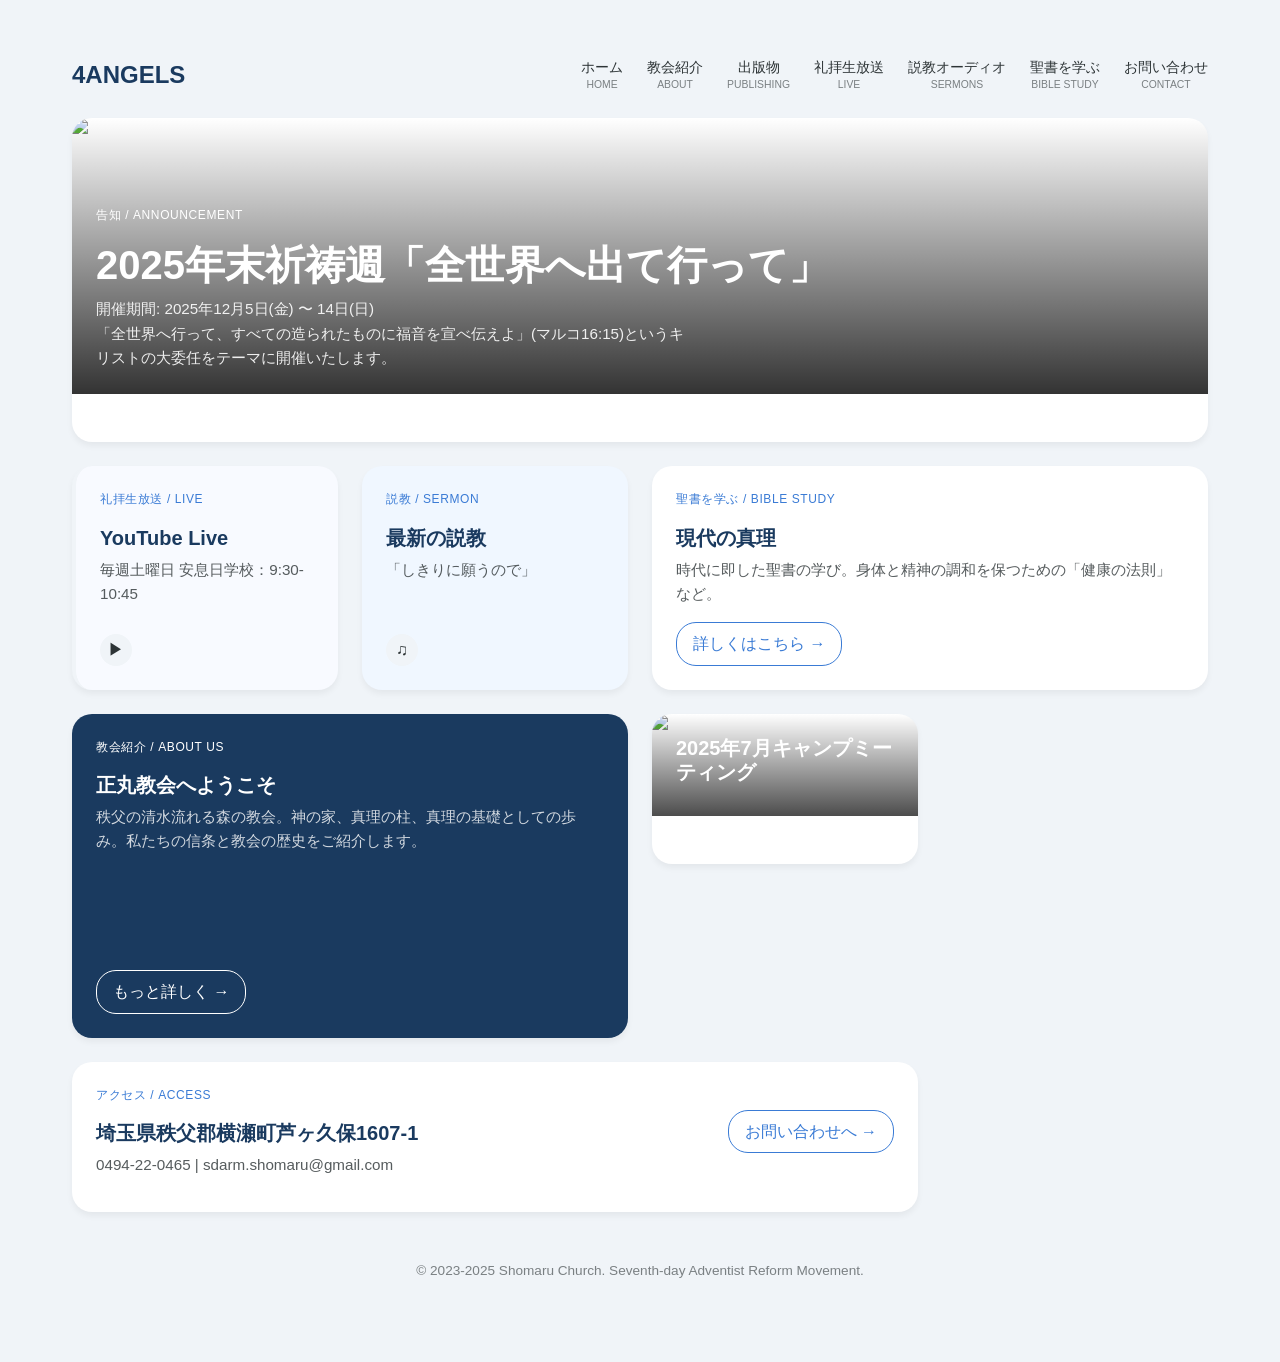
==== index.html @ 3b117889 "feat: complete site migration with 100% Bento architecture - Restructured 'Publishing' and 'About' s" ====
<!DOCTYPE html>
<html lang="ja">
<head>
    <meta charset="UTF-8">
    <meta name="viewport" content="width=device-width, initial-scale=1.0">
    <title>正丸教会 | Shomaru Church - SDARM Japan</title>
    <meta name="description" content="セブンスデー・アドベンチスト改革運動 正丸教会の公式ウェブサイト。秩父の静かな森の中にある教会です。">
    <link rel="stylesheet" href="css/base.css">
    <link rel="stylesheet" href="css/layout.css">
    <link rel="stylesheet" href="css/components.css">
    <link rel="preconnect" href="https://fonts.googleapis.com">
    <link rel="preconnect" href="https://fonts.gstatic.com" crossorigin>
    <link href="https://fonts.googleapis.com/css2?family=Shippori+Mincho:wght@400;700&display=swap" rel="stylesheet">
</head>
<body>
    <div class="container">
        <header class="main-header">
            <nav class="main-nav" aria-label="Main Navigation">
                <a href="index.html" class="nav-logo">4ANGELS</a>
                <button class="menu-toggle" aria-label="Toggle Menu" aria-expanded="false">
                    <span></span>
                    <span></span>
                    <span></span>
                </button>
                <ul class="nav-links">
                    <li><a href="index.html" class="nav-link active">ホーム<span class="en">Home</span></a></li>
                    <li><a href="about.html" class="nav-link">教会紹介<span class="en">About</span></a></li>
                    <li><a href="publishing.html" class="nav-link">出版物<span class="en">Publishing</span></a></li>
                    <li><a href="live.html" class="nav-link">礼拝生放送<span class="en">Live</span></a></li>
                    <li><a href="audio.html" class="nav-link">説教オーディオ<span class="en">Sermons</span></a></li>
                    <li><a href="study.html" class="nav-link">聖書を学ぶ<span class="en">Bible Study</span></a></li>
                    <li><a href="contact.html" class="nav-link">お問い合わせ<span class="en">Contact</span></a></li>
                </ul>
            </nav>
        </header>

        <main class="bento-grid">
            <!-- Hero Tile: Announcements -->
            <section class="bento-tile span-4 row-2 has-image">
                <img src="https://4angels.jp/wp-content/uploads/2024/12/2025week-icatch-320x180.jpg" alt="2025年末祈祷週" class="tile-image">
                <div class="tile-content" style="background: linear-gradient(to top, rgba(0,0,0,0.8), transparent); display: flex; flex-direction: column; justify-content: flex-end;">
                    <span class="tile-category" style="color: var(--ice-blue);">告知 / Announcement</span>
                    <h2 class="tile-title" style="color: white; font-size: 2.5rem;">2025年末祈祷週「全世界へ出て行って」</h2>
                    <p class="tile-description" style="color: white; opacity: 0.9; max-width: 600px;">
                        開催期間: 2025年12月5日(金) 〜 14日(日)<br>
                        「全世界へ行って、すべての造られたものに福音を宣べ伝えよ」(マルコ16:15)というキリストの大委任をテーマに開催いたします。
                    </p>
                </div>
            </section>

            <!-- Quick Link: YouTube Live -->
            <section class="bento-tile tile-accent-tint">
                <span class="tile-category">礼拝生放送 / Live</span>
                <h3 class="tile-title">YouTube Live</h3>
                <p class="tile-description">毎週土曜日 安息日学校：9:30-10:45</p>
                <div class="tile-footer">
                    <a href="https://youtube.com/@sdarmjapan" target="_blank" class="btn-icon" aria-label="YouTube Liveへ移動">▶</a>
                </div>
            </section>

            <!-- Quick Link: Latest Sermon -->
            <section class="bento-tile tile-blue-tint">
                <span class="tile-category">説教 / Sermon</span>
                <h3 class="tile-title">最新の説教</h3>
                <p class="tile-description">「しきりに願うので」</p>
                <div class="tile-footer">
                    <a href="audio.html" class="btn-icon" aria-label="最新の説教を聞く">♫</a>
                </div>
            </section>

            <!-- Bible Study -->
            <section class="bento-tile span-2">
                <span class="tile-category">聖書を学ぶ / Bible Study</span>
                <h3 class="tile-title">現代の真理</h3>
                <p class="tile-description">時代に即した聖書の学び。身体と精神の調和を保つための「健康の法則」など。</p>
                <div class="tile-footer">
                    <a href="study.html" class="btn-more">詳しくはこちら →</a>
                </div>
            </section>

            <!-- About Short -->
            <section class="bento-tile span-2 row-2 tile-dark">
                <div style="height: 100%; display: flex; flex-direction: column; justify-content: space-between;">
                    <div>
                        <span class="tile-category" style="color: var(--ice-blue);">教会紹介 / About Us</span>
                        <h3 class="tile-title" style="color: white;">正丸教会へようこそ</h3>
                        <p class="tile-description" style="color: rgba(255,255,255,0.8);">秩父の清水流れる森の教会。神の家、真理の柱、真理の基礎としての歩み。私たちの信条と教会の歴史をご紹介します。</p>
                    </div>
                    <div class="tile-footer">
                        <a href="about.html" class="btn-more" style="color: var(--ice-blue); border-color: var(--ice-blue);">もっと詳しく →</a>
                    </div>
                </div>
            </section>

            <!-- Camp Meeting -->
            <section class="bento-tile has-image">
                <img src="https://4angels.jp/wp-content/uploads/2025/07/202507campmeeting-title-320x180.jpg" alt="Camp Meeting" class="tile-image">
                <div class="tile-content">
                    <span class="tile-category">告知 / Event</span>
                    <h3 class="tile-title">2025年7月キャンプミーティング</h3>
                </div>
            </section>

            <!-- Contact/Location -->
            <section class="bento-tile span-3">
                <div style="display: flex; justify-content: space-between; align-items: center; width: 100%;">
                    <div>
                        <span class="tile-category">アクセス / Access</span>
                        <h3 class="tile-title">埼玉県秩父郡横瀬町芦ヶ久保1607-1</h3>
                        <p class="tile-description">0494-22-0465 | sdarm.shomaru@gmail.com</p>
                    </div>
                    <a href="contact.html" class="btn-more">お問い合わせへ →</a>
                </div>
            </section>
        </main>

        <footer class="main-footer">
            <p>&copy; 2023-2025 Shomaru Church. Seventh-day Adventist Reform Movement.</p>
        </footer>
    </div>

    <script src="js/navigation.js"></script>
    <script src="js/interactions.js"></script>
</body>
</html>
---- css/base.css ----
:root {
    /* Color Palette */
    --primary-color: #1a3a5f;
    --secondary-color: #3a7bd5;
    --accent-color: #f0f4f8;
    --text-color: #2d3436;
    --bg-color: #ffffff;
    --tile-bg: #ffffff;
    --tile-shadow: rgba(0, 0, 0, 0.05);
    --tile-hover-shadow: rgba(0, 0, 0, 0.1);

    /* Typography */
    --font-ui: -apple-system, BlinkMacSystemFont, "Segoe UI", "Hiragino Kaku Gothic ProN", "Meiryo", sans-serif;
    --font-content: "Shippori Mincho", serif;

    /* Spacing */
    --gap: 1.5rem;
    --radius: 1.25rem;
}

/* Reset */
*, *::before, *::after {
    box-sizing: border-box;
    margin: 0;
    padding: 0;
}

html {
    font-size: 16px;
    scroll-behavior: smooth;
}

body {
    font-family: var(--font-ui);
    color: var(--text-color);
    background-color: var(--accent-color);
    line-height: 1.6;
    overflow-x: hidden;
}

a {
    text-decoration: none;
    color: inherit;
    transition: color 0.3s ease;
}

ul {
    list-style: none;
}

img {
    max-width: 100%;
    display: block;
}

h1, h2, h3, h4, h5, h6 {
    line-height: 1.2;
}

/* Accessibility */
.sr-only {
    position: absolute;
    width: 1px;
    height: 1px;
    padding: 0;
    margin: -1px;
    overflow: hidden;
    clip: rect(0, 0, 0, 0);
    white-space: nowrap;
    border: 0;
}

@media (prefers-reduced-motion: reduce) {
    *, *::before, *::after {
        animation-duration: 0.01ms !important;
        animation-iteration-count: 1 !important;
        transition-duration: 0.01ms !important;
        scroll-behavior: auto !important;
    }
}
---- css/layout.css ----
.container {
    max-width: 1200px;
    margin: 0 auto;
    padding: 2rem;
}

.bento-grid {
    display: grid;
    grid-template-columns: repeat(4, 1fr);
    grid-auto-rows: minmax(150px, auto);
    gap: var(--gap);
    grid-auto-flow: dense;
}

/* Bento Tile Base */
.bento-tile {
    background-color: var(--tile-bg);
    border-radius: var(--radius);
    padding: 1.5rem;
    box-shadow: 0 4px 6px var(--tile-shadow);
    transition: transform 0.3s ease, box-shadow 0.3s ease;
    display: flex;
    flex-direction: column;
    justify-content: space-between;
    overflow: hidden;
}

.bento-tile:hover {
    transform: translateY(-5px);
    box-shadow: 0 10px 15px var(--tile-hover-shadow);
}

/* Reveal Animation */
.pre-reveal {
    opacity: 0;
    transform: translateY(20px);
    transition: opacity 0.6s ease-out, transform 0.6s ease-out;
}

.reveal {
    opacity: 1;
    transform: translateY(0);
}

/* Grid Spans */
.span-2 { grid-column: span 2; }
.span-3 { grid-column: span 3; }
.span-4 { grid-column: span 4; }

.row-2 { grid-row: span 2; }
.row-3 { grid-row: span 3; }

/* Mobile Adjustments */
@media (max-width: 992px) {
    .bento-grid {
        grid-template-columns: repeat(2, 1fr);
    }
    .span-3, .span-4 { grid-column: span 2; }
}

@media (max-width: 600px) {
    .container {
        padding: 1rem;
    }
    .bento-grid {
        grid-template-columns: 1fr;
        grid-auto-rows: auto;
    }
    .span-2, .span-3, .span-4 { grid-column: span 1; }
    .row-2, .row-3 { grid-row: span 1; }
}

/* Inline Disclosure / Expansion */
.bento-tile.expanded {
    grid-column: 1 / -1;
    grid-row: auto;
    z-index: 10;
}

.disclosure-content {
    max-height: 0;
    overflow: hidden;
    transition: max-height 0.8s cubic-bezier(0.4, 0, 0.2, 1), opacity 0.5s ease;
    opacity: 0;
    line-height: 1.8;
}

.bento-tile.expanded .disclosure-content {
    max-height: 5000px; /* Large enough for content */
    opacity: 1;
    margin-top: 2rem;
    padding-top: 2rem;
    border-top: 1px solid var(--accent-color);
}

.disclosure-content h2, .disclosure-content h3 {
    color: var(--primary-color);
    margin-bottom: 1.5rem;
}

.disclosure-content p {
    margin-bottom: 1rem;
}

.disclosure-content ul, .disclosure-content ol {
    margin-bottom: 1.5rem;
    padding-left: 1.5rem;
}

.disclosure-content li {
    margin-bottom: 0.5rem;
}

.hidden-content {
    display: none;
}
---- css/components.css ----
/* Navigation */
.main-nav {
    display: flex;
    justify-content: space-between;
    align-items: center;
    padding: 1.5rem 0;
}

.nav-logo {
    font-size: 1.5rem;
    font-weight: 700;
    color: var(--primary-color);
}

.nav-links {
    display: flex;
    gap: 1.5rem;
}

.nav-link {
    display: flex;
    flex-direction: column;
    align-items: center;
    font-size: 0.85rem;
    font-weight: 500;
    color: var(--text-color);
}

.nav-link .en {
    font-size: 0.65rem;
    text-transform: uppercase;
    opacity: 0.6;
    margin-top: -2px;
}

.nav-link:hover {
    color: var(--secondary-color);
}

/* Bento Tile Content */
.tile-title {
    font-size: 1.25rem;
    font-weight: 700;
    margin-bottom: 0.5rem;
    color: var(--primary-color);
}

.tile-category {
    font-size: 0.75rem;
    text-transform: uppercase;
    letter-spacing: 0.05em;
    color: var(--secondary-color);
    margin-bottom: 1rem;
    display: block;
}

.tile-description {
    font-size: 0.95rem;
    opacity: 0.8;
}

.tile-footer {
    margin-top: auto;
    padding-top: 1rem;
    display: flex;
    justify-content: space-between;
    align-items: center;
}

.btn-icon {
    width: 32px;
    height: 32px;
    border-radius: 50%;
    background-color: var(--accent-color);
    display: flex;
    align-items: center;
    justify-content: center;
    transition: background-color 0.3s ease;
}

.bento-tile:hover .btn-icon {
    background-color: var(--secondary-color);
    color: white;
}

/* Image Tile */
.tile-image {
    position: absolute;
    top: 0;
    left: 0;
    width: 100%;
    height: 100%;
    object-fit: cover;
    z-index: 0;
    transition: transform 0.5s ease;
}

.bento-tile.has-image {
    position: relative;
    color: white;
}

.bento-tile.has-image .tile-content {
    position: relative;
    z-index: 1;
    height: 100%;
    display: flex;
    flex-direction: column;
    justify-content: flex-end;
    background: linear-gradient(transparent, rgba(0,0,0,0.7));
    padding: 1.5rem;
    margin: -1.5rem; /* Offset tile padding */
}

.bento-tile.has-image .tile-title {
    color: white;
}

.bento-tile.has-image .tile-category {
    color: rgba(255,255,255,0.8);
}

.bento-tile.has-image:hover .tile-image {
    transform: scale(1.05);
}

/* Footer */
.main-footer {
    text-align: center;
    padding: 3rem 0;
    opacity: 0.6;
    font-size: 0.85rem;
}

/* Button & Link Styles */
.btn-more {
    background: none;
    border: 1px solid var(--secondary-color);
    color: var(--secondary-color);
    padding: 0.5rem 1rem;
    border-radius: 20px;
    cursor: pointer;
    font-weight: 500;
    transition: all 0.3s ease;
    text-decoration: none;
    display: inline-block;
}

.btn-more:hover {
    background-color: var(--secondary-color);
    color: white;
}

/* Specific Bento Variations */
.tile-blue-tint {
    background-color: #f0f7ff;
}

.tile-accent-tint {
    background-color: #f8faff;
    border-left: 4px solid var(--accent-color);
}

.tile-dark {
    background-color: var(--primary-color);
    color: white;
}

.tile-dark .tile-title,
.tile-dark .tile-description,
.tile-dark .tile-category,
.tile-dark .year-header {
    color: white !important;
}

/* Mobile Menu Toggle */
.menu-toggle {
    display: none;
    flex-direction: column;
    gap: 5px;
    cursor: pointer;
    background: none;
    border: none;
    padding: 0;
}

.menu-toggle span {
    width: 25px;
    height: 3px;
    background-color: var(--primary-color);
    border-radius: 2px;
}

@media (max-width: 768px) {
    .nav-links {
        display: none;
        position: fixed;
        top: 0;
        right: 0;
        height: 100vh;
        width: 70%;
        background-color: var(--bg-color);
        flex-direction: column;
        justify-content: center;
        align-items: center;
        z-index: 100;
        box-shadow: -5px 0 15px rgba(0,0,0,0.1);
    }

    .nav-links.active {
        display: flex;
    }

    .menu-toggle {
        display: flex;
        z-index: 101;
    }
}
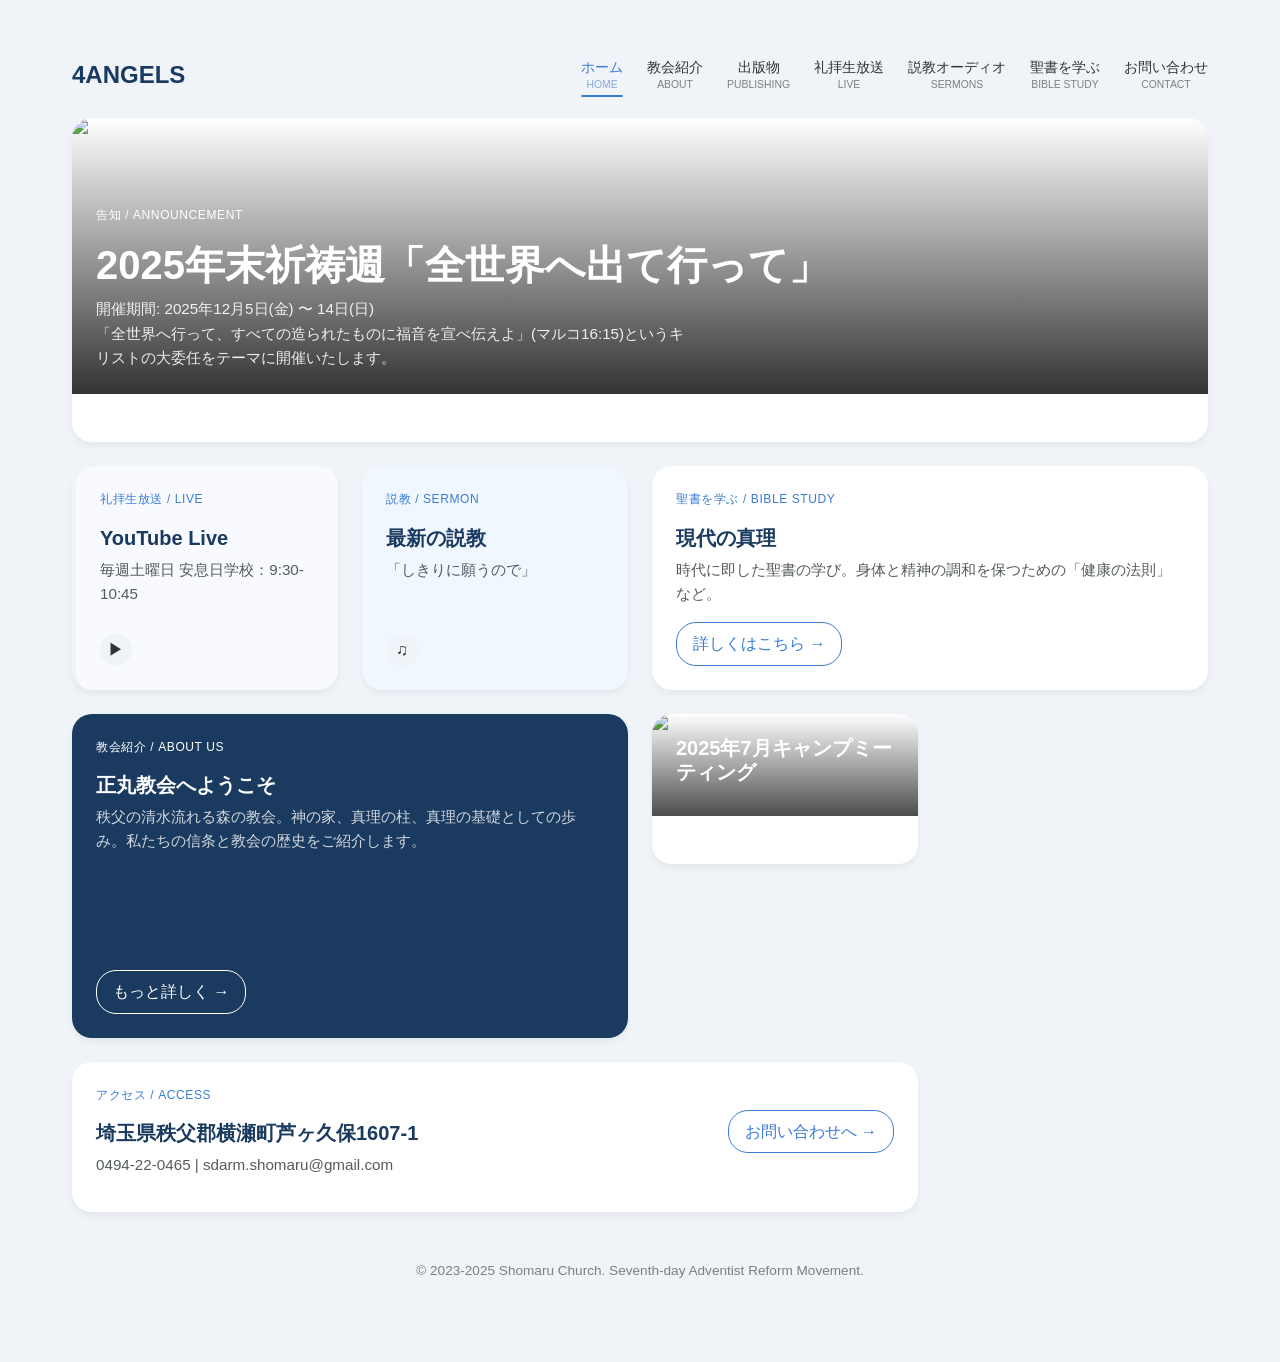
==== commit 918a6962: "🎨 Palette: Add active state to navigation links Co-authored-by: Alartist40 <219597649+Alartist40@use" ====
--- a/index.html
+++ b/index.html
@@ -23,7 +23,7 @@
                     <span></span>
                 </button>
                 <ul class="nav-links">
-                    <li><a href="index.html" class="nav-link active">ホーム<span class="en">Home</span></a></li>
+                    <li><a href="index.html" class="nav-link active" aria-current="page">ホーム<span class="en">Home</span></a></li>
                     <li><a href="about.html" class="nav-link">教会紹介<span class="en">About</span></a></li>
                     <li><a href="publishing.html" class="nav-link">出版物<span class="en">Publishing</span></a></li>
                     <li><a href="live.html" class="nav-link">礼拝生放送<span class="en">Live</span></a></li>
--- a/css/base.css
+++ b/css/base.css
@@ -58,6 +58,12 @@
 }
 
 /* Accessibility */
+:focus-visible {
+    outline: 3px solid var(--secondary-color);
+    outline-offset: 4px;
+    border-radius: 4px;
+}
+
 .sr-only {
     position: absolute;
     width: 1px;
--- a/css/components.css
+++ b/css/components.css
@@ -33,8 +33,23 @@
     margin-top: -2px;
 }
 
-.nav-link:hover {
+.nav-link:hover,
+.nav-link.active {
     color: var(--secondary-color);
+}
+
+.nav-link.active {
+    position: relative;
+}
+
+.nav-link.active::after {
+    content: '';
+    position: absolute;
+    bottom: -4px;
+    width: 100%;
+    height: 2px;
+    background-color: var(--secondary-color);
+    border-radius: 2px;
 }
 
 /* Bento Tile Content */
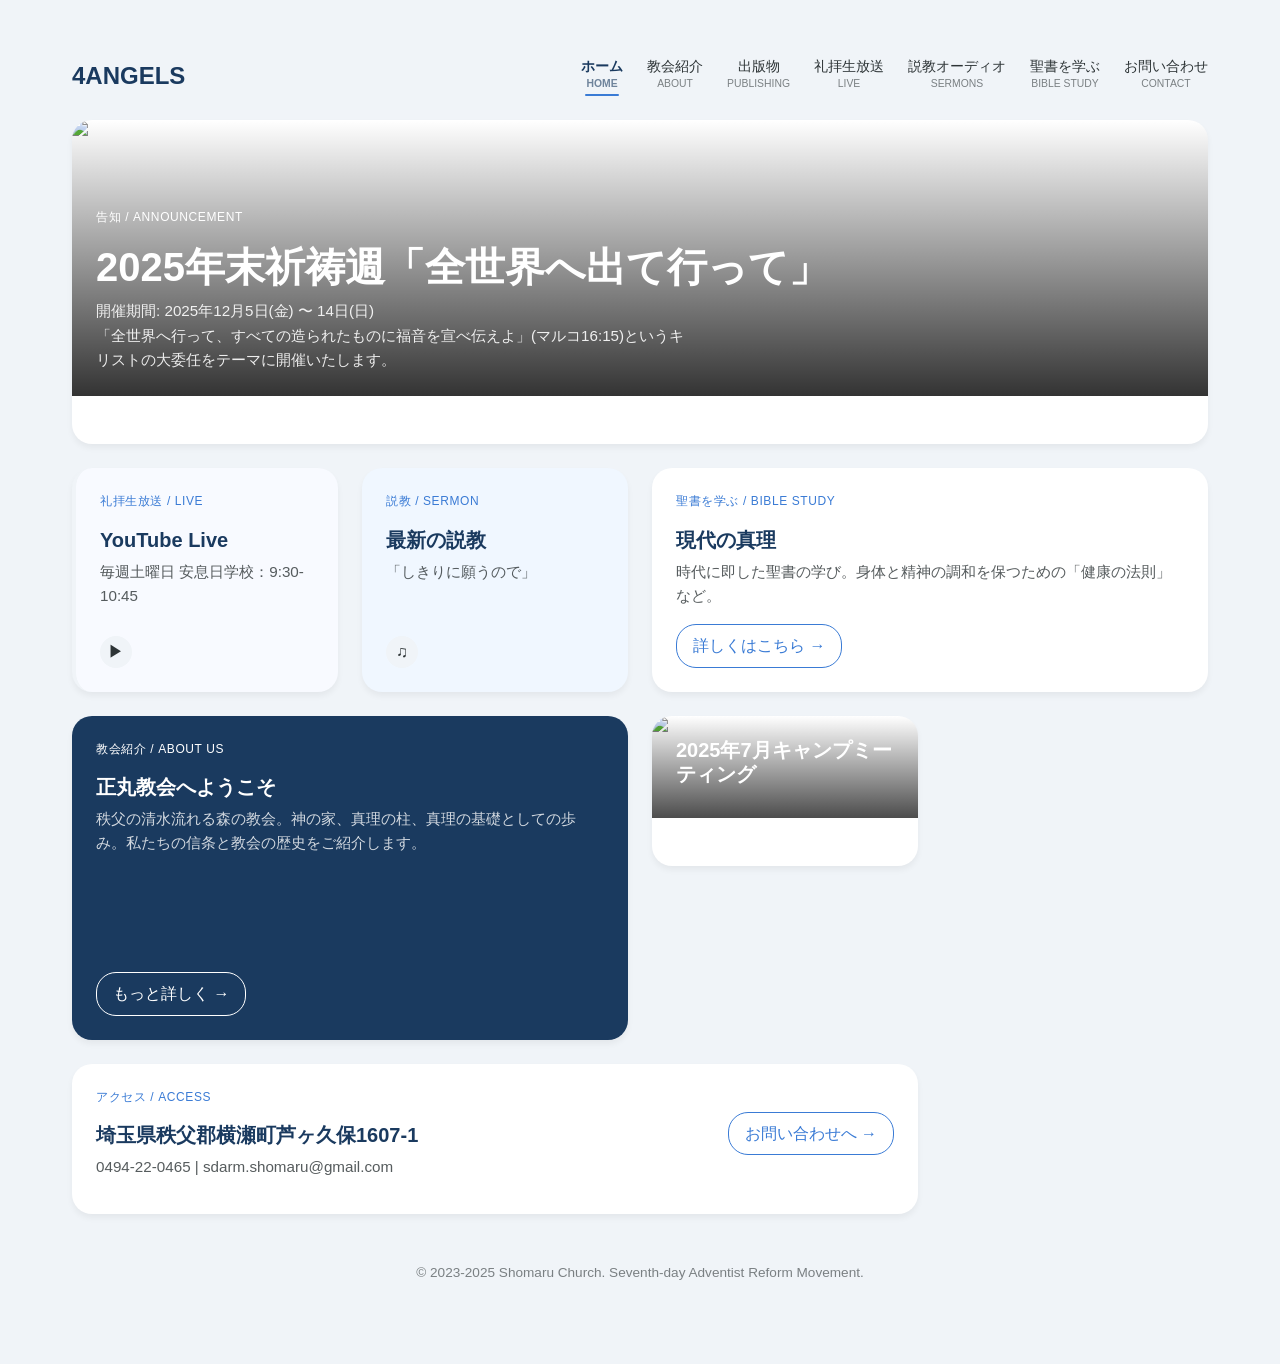
==== commit 697c72b5: "🎨 Palette: Implement Navigation Active State Pattern This change improves accessibility and user exp" ====
--- a/index.html
+++ b/index.html
@@ -23,7 +23,7 @@
                     <span></span>
                 </button>
                 <ul class="nav-links">
-                    <li><a href="index.html" class="nav-link active" aria-current="page">ホーム<span class="en">Home</span></a></li>
+                    <li><a href="index.html" class="nav-link" aria-current="page">ホーム<span class="en">Home</span></a></li>
                     <li><a href="about.html" class="nav-link">教会紹介<span class="en">About</span></a></li>
                     <li><a href="publishing.html" class="nav-link">出版物<span class="en">Publishing</span></a></li>
                     <li><a href="live.html" class="nav-link">礼拝生放送<span class="en">Live</span></a></li>
--- a/css/components.css
+++ b/css/components.css
@@ -24,6 +24,24 @@
     font-size: 0.85rem;
     font-weight: 500;
     color: var(--text-color);
+    position: relative;
+    padding-bottom: 4px;
+}
+
+.nav-link[aria-current="page"] {
+    font-weight: 700;
+    color: var(--primary-color);
+}
+
+.nav-link[aria-current="page"]::after {
+    content: '';
+    position: absolute;
+    bottom: 0;
+    left: 10%;
+    width: 80%;
+    height: 2px;
+    background-color: var(--secondary-color);
+    border-radius: 2px;
 }
 
 .nav-link .en {
@@ -33,23 +51,8 @@
     margin-top: -2px;
 }
 
-.nav-link:hover,
-.nav-link.active {
+.nav-link:hover {
     color: var(--secondary-color);
-}
-
-.nav-link.active {
-    position: relative;
-}
-
-.nav-link.active::after {
-    content: '';
-    position: absolute;
-    bottom: -4px;
-    width: 100%;
-    height: 2px;
-    background-color: var(--secondary-color);
-    border-radius: 2px;
 }
 
 /* Bento Tile Content */
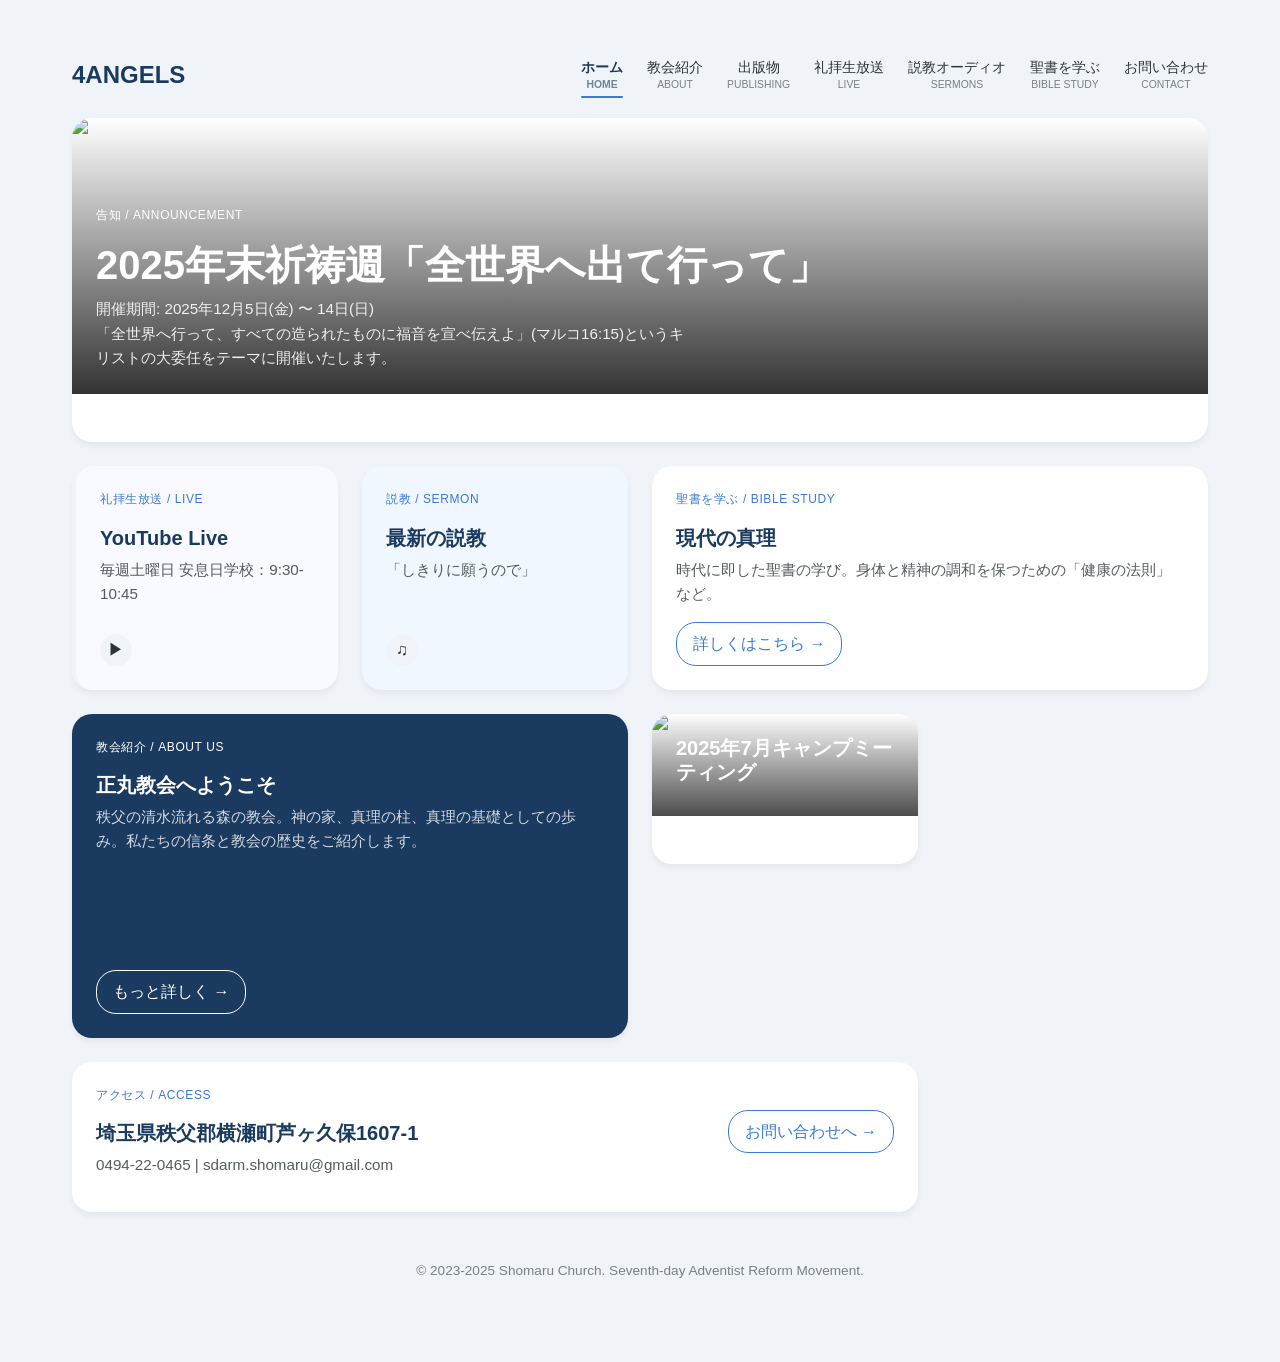
==== commit c50558e1: "🎨 Palette: Semantic Navigation Active State Implemented semantic and visual feedback for the active " ====
--- a/index.html
+++ b/index.html
@@ -23,7 +23,7 @@
                     <span></span>
                 </button>
                 <ul class="nav-links">
-                    <li><a href="index.html" class="nav-link" aria-current="page">ホーム<span class="en">Home</span></a></li>
+                    <li><a href="index.html" class="nav-link active" aria-current="page">ホーム<span class="en">Home</span></a></li>
                     <li><a href="about.html" class="nav-link">教会紹介<span class="en">About</span></a></li>
                     <li><a href="publishing.html" class="nav-link">出版物<span class="en">Publishing</span></a></li>
                     <li><a href="live.html" class="nav-link">礼拝生放送<span class="en">Live</span></a></li>
--- a/css/components.css
+++ b/css/components.css
@@ -24,24 +24,6 @@
     font-size: 0.85rem;
     font-weight: 500;
     color: var(--text-color);
-    position: relative;
-    padding-bottom: 4px;
-}
-
-.nav-link[aria-current="page"] {
-    font-weight: 700;
-    color: var(--primary-color);
-}
-
-.nav-link[aria-current="page"]::after {
-    content: '';
-    position: absolute;
-    bottom: 0;
-    left: 10%;
-    width: 80%;
-    height: 2px;
-    background-color: var(--secondary-color);
-    border-radius: 2px;
 }
 
 .nav-link .en {
@@ -53,6 +35,25 @@
 
 .nav-link:hover {
     color: var(--secondary-color);
+}
+
+.nav-link.active,
+.nav-link[aria-current="page"] {
+    color: var(--primary-color);
+    font-weight: 700;
+    position: relative;
+}
+
+.nav-link.active::after,
+.nav-link[aria-current="page"]::after {
+    content: '';
+    position: absolute;
+    bottom: -5px;
+    left: 0;
+    width: 100%;
+    height: 2px;
+    background-color: var(--secondary-color);
+    border-radius: 2px;
 }
 
 /* Bento Tile Content */
